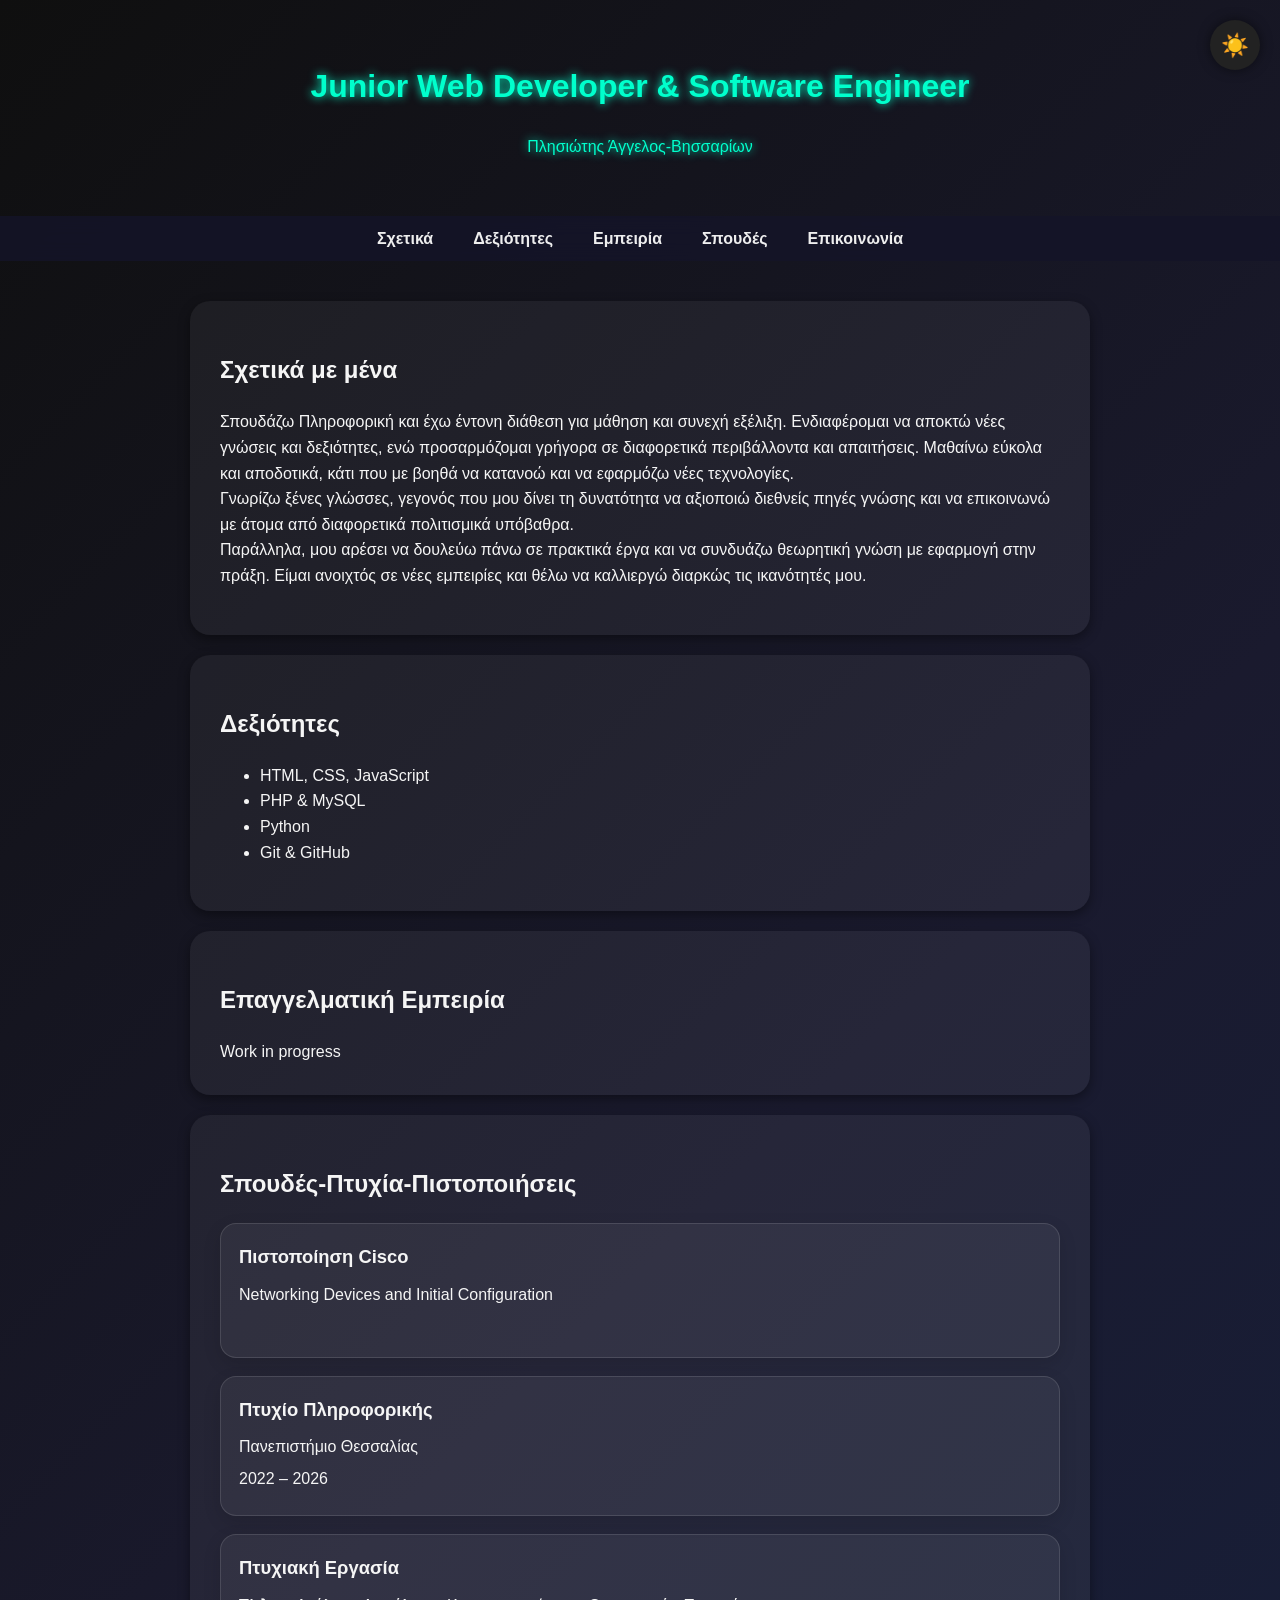
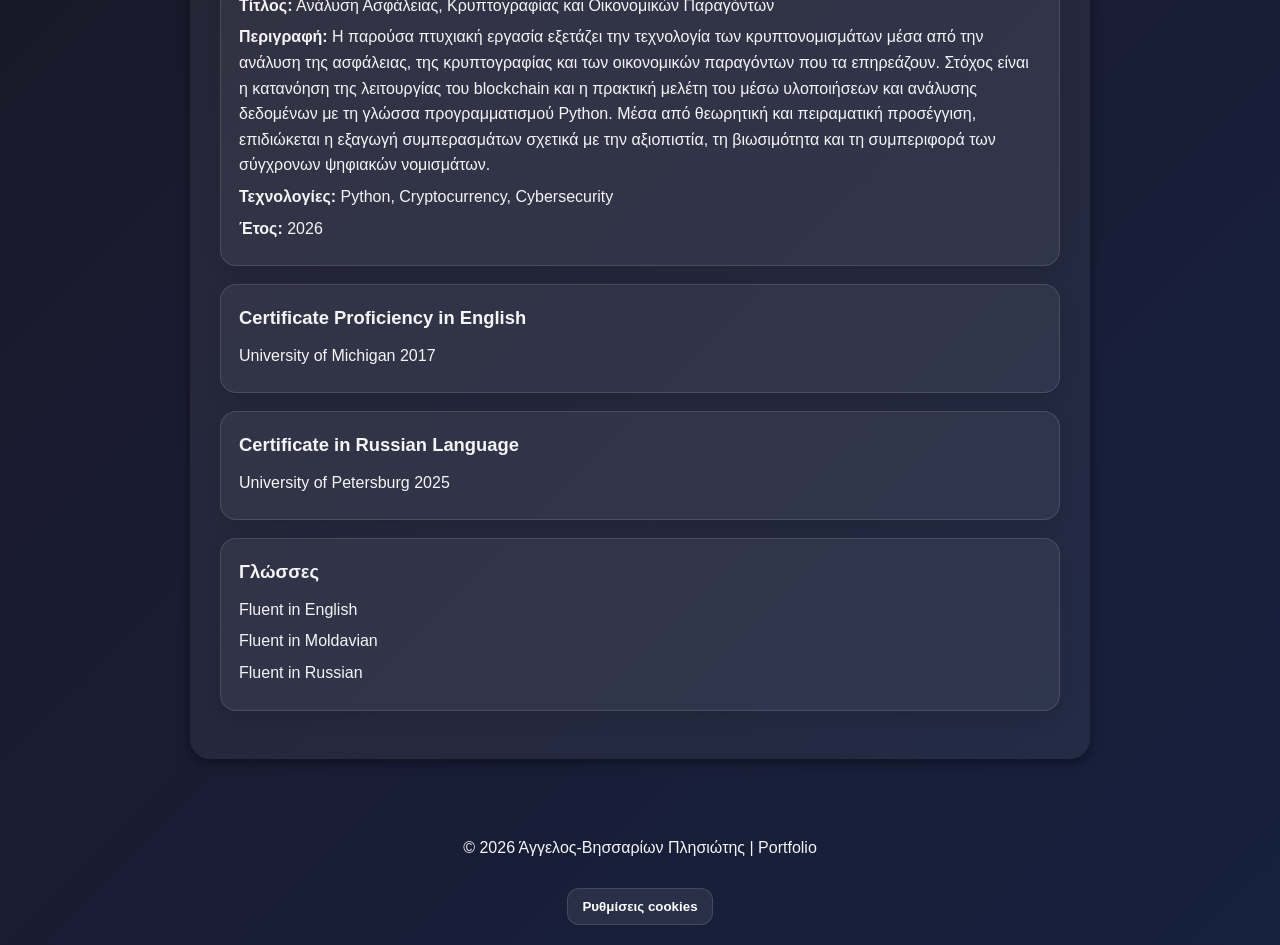
==== index.html @ 8b992df8 "first commit" ====
<!DOCTYPE html>
<html lang="el">
<head>
  <meta charset="UTF-8">
  <meta name="viewport" content="width=device-width, initial-scale=1.0">
  <title>Άγγελος Πλησιώτης | Software Developer Portfolio</title>
  <link rel="stylesheet" href="style.css?v=1.0">

</head>
<!-- Cookie Consent Popup -->
<body class="dark-mode">

  <!-- Cookie Consent Popup -->
  <div id="cookie-overlay" class="cookie-overlay hidden" aria-hidden="true"></div>

  <div
    id="cookie-popup"
    class="cookie-popup hidden"
    role="dialog"
    aria-modal="true"
    aria-labelledby="cookie-title"
    aria-describedby="cookie-description"
    aria-hidden="true"
  >
    <div class="cookie-card">
      <h3 id="cookie-title">Ρυθμίσεις Cookies</h3>
      <p id="cookie-description">
        Χρησιμοποιώ απαραίτητα cookies για τη σωστή λειτουργία της ιστοσελίδας και,
        μόνο με τη συγκατάθεσή σου, προαιρετικά cookies στατιστικών για βελτίωση της εμπειρίας.
      </p>

      <label class="cookie-row">
        <span>Απαραίτητα cookies</span>
        <span class="cookie-badge">Πάντα ενεργά</span>
      </label>

      <label class="cookie-row" for="cookie-analytics">
        <span>Cookies στατιστικών</span>
        <input id="cookie-analytics" type="checkbox">
      </label>

      <div class="cookie-actions">
        <button id="cookie-reject" type="button" class="cookie-btn ghost">Απόρριψη</button>
        <button id="cookie-save" type="button" class="cookie-btn ghost">Αποθήκευση επιλογών</button>
        <button id="cookie-accept" type="button" class="cookie-btn primary">Αποδοχή όλων</button>
      </div>

      <button id="cookie-close" type="button" class="cookie-close" aria-label="Κλείσιμο">✕</button>
    </div>
  </div>

<body class="dark-mode">
  <header>
    <h1>Junior Web Developer & Software Engineer</h1>
    <p>Πλησιώτης Άγγελος-Βησσαρίων</p>
    <!-- Κουμπί Dark/Light Mode -->
    <button id="theme-toggle">☀️</button>
  </header>

  <nav>
    <ul>
      <li><a href="#about">Σχετικά</a></li>
      <li><a href="#skills">Δεξιότητες</a></li>
      <li><a href="#experience">Εμπειρία</a></li>
      <li><a href="#education">Σπουδές</a></li>
      <li><a href="#contact">Επικοινωνία</a></li>
    </ul>
  </nav>

  <main>
    <section id="about">
      <h2>Σχετικά με μένα</h2>
      <p>Σπουδάζω Πληροφορική και έχω έντονη διάθεση για μάθηση και συνεχή εξέλιξη. Ενδιαφέρομαι να αποκτώ νέες γνώσεις και δεξιότητες, ενώ προσαρμόζομαι γρήγορα σε διαφορετικά περιβάλλοντα και απαιτήσεις. 
      Μαθαίνω εύκολα και αποδοτικά, κάτι που με βοηθά να κατανοώ και να εφαρμόζω νέες τεχνολογίες.<br>
      Γνωρίζω ξένες γλώσσες, γεγονός που μου δίνει τη δυνατότητα να αξιοποιώ διεθνείς πηγές γνώσης και να επικοινωνώ με άτομα από διαφορετικά πολιτισμικά υπόβαθρα.
      <br>Παράλληλα, μου αρέσει να δουλεύω πάνω σε πρακτικά έργα και να συνδυάζω θεωρητική γνώση με εφαρμογή στην πράξη. Είμαι ανοιχτός σε νέες εμπειρίες και θέλω να καλλιεργώ διαρκώς τις ικανότητές μου.</p>
    </section>

    <section id="skills">
      <h2>Δεξιότητες</h2>
      <ul>
        <li>HTML, CSS, JavaScript</li>
        <li>PHP & MySQL</li>
        <li>Python</li>
        <li>Git & GitHub</li>
      </ul>
    </section>

    <section id="experience">
      <h2>Επαγγελματική Εμπειρία</h2>
      <article>Work in progress</article>
      <article></article>
    </section>

  <section id="education">
  <h2>Σπουδές-Πτυχία-Πιστοποιήσεις</h2>
  <ul class="education-list">
    <li class="edu-card">
      <h3>Πιστοποίηση Cisco</h3>
      <p>Networking Devices and Initial Configuration</p>
      <a href="https://www.credly.com/badges/2d582170-7736-482b-95cf-7c435c7f89fd/public_url" target="_blank" rel="noopener noreferrer" class="badge-link">
        <div data-iframe-width="150" data-iframe-height="270" data-share-badge-id="2d582170-7736-482b-95cf-7c435c7f89fd" data-share-badge-host="https://www.credly.com"></div>
      </a>
    </li>

    <li class="edu-card">
      <h3>Πτυχίο Πληροφορικής</h3>
      <p>Πανεπιστήμιο Θεσσαλίας</p>
      <p>2022 – 2026</p>
    </li>

    <li class="edu-card">
      <h3>Πτυχιακή Εργασία</h3>
      <p><strong>Τίτλος:</strong> Ανάλυση Ασφάλειας, Κρυπτογραφίας και Οικονομικών Παραγόντων</p>
      <p><strong>Περιγραφή:</strong> Η παρούσα πτυχιακή εργασία εξετάζει την τεχνολογία των κρυπτονομισμάτων μέσα από την ανάλυση της ασφάλειας, της κρυπτογραφίας και των οικονομικών παραγόντων που τα επηρεάζουν.
Στόχος είναι η κατανόηση της λειτουργίας του blockchain και η πρακτική μελέτη του μέσω υλοποιήσεων και ανάλυσης δεδομένων με τη γλώσσα προγραμματισμού Python.
Μέσα από θεωρητική και πειραματική προσέγγιση, επιδιώκεται η εξαγωγή συμπερασμάτων σχετικά με την αξιοπιστία, τη βιωσιμότητα και τη συμπεριφορά των σύγχρονων ψηφιακών νομισμάτων.</p>
      <p><strong>Τεχνολογίες:</strong> Python, Cryptocurrency, Cybersecurity</p>
      <p><strong>Έτος:</strong> 2026</p>
    </li>

    <li class="edu-card">
      <h3>Certificate Proficiency in English</h3>
      <p>University of Michigan 2017</p>
    </li>

    <li class="edu-card">
      <h3>Certificate in Russian Language</h3>
      <p>University of Petersburg 2025</p>
    </li>

    <li class="edu-card">
      <h3>Γλώσσες</h3>
      <p>Fluent in English</p>
      <p>Fluent in Moldavian</p>
      <p>Fluent in Russian</p>
    </li>
  </ul>
</section>

    <!-- Script για τα badges -->
    <script type="text/javascript" async src="//cdn.credly.com/assets/utilities/embed.js"></script>
  </main>




<footer>
  <p>&copy; 2026 Άγγελος-Βησσαρίων Πλησιώτης | Portfolio</p>
  <button id="cookie-manage" type="button" class="footer-cookie-btn">
    Ρυθμίσεις cookies
  </button>
</footer>

  <!-- Dark/Light Mode Toggle Script -->
  <script src="script.js"></script>
</body>
</html>
---- style.css ----
/* ----- Βασικό Στυλ ----- */
body {
  margin: 0;
  font-family: 'Segoe UI', sans-serif;
  line-height: 1.6;
  transition: background 0.5s, color 0.5s;
}

/* ----- Light Mode ----- */
body.light-mode {
  background-color: #f5f5f5;       /* καθαρό ανοιχτό χρώμα */
  color: #111;                     /* σκούρο, καθαρό μαύρο */
  transition: all 0.5s ease;
}

body.light-mode header {
  background: linear-gradient(135deg, #4CAF50, #2E8B57); /* gradient για μοντέρνο look */
  color: #fff;
  text-shadow: 0 0 5px rgba(255,255,255,0.5);            /* subtle glow */
}

body.light-mode nav {
  background: #fff;
  box-shadow: 0 2px 10px rgba(0,0,0,0.1);                /* ελαφριά σκίαση */
}

body.light-mode nav a {
  color: #111;                                           /* μαύρο για contrast */
}

body.light-mode nav a::after {
  background-color: #1E90FF;                             /* φωτεινό μπλε underline */
  box-shadow: 0 0 5px #1E90FF;                           /* subtle neon glow */
}

/* Sections */
body.light-mode section {
  background: #fff;
  border-radius: 12px;
  padding: 40px;
  margin: 40px 0;
  box-shadow: 0 0 15px rgba(0,0,0,0.1), 
              0 0 25px rgba(30,144,255,0.15);           /* subtle neon blue glow */
}

/* Footer */
body.light-mode footer {
  background: #f2f2f2;
  color: #111;
  box-shadow: 0 -2px 10px rgba(0,0,0,0.05);
}

/* ----- Dark Mode ----- */
body.dark-mode {
  background: linear-gradient(135deg, #0f0f0f, #1a1a2e, #16213e);
  color: #f5f5f5;
}

body.dark-mode header {
  background: transparent;
  color: #00ffcc;
  text-shadow: 0 0 10px #00ffcc;
}

body.dark-mode nav {
  background: rgba(20,20,40,0.85);
  backdrop-filter: blur(10px);
}

body.dark-mode nav a {
  color: #eee;
}

body.dark-mode nav a:hover {
  color: #00ffcc;
  text-shadow: 0 0 10px #00ffcc;
}

body.dark-mode section {
  background: rgba(255,255,255,0.05);
}

body.dark-mode section {
    background: rgba(255, 255, 255, 0.05); /* ημιδιαφανές σκούρο φόντο */
    border-radius: 20px;                   /* στρογγυλεμένες γωνίες */
    padding: 30px;                         /* εσωτερικό περιθώριο */
    margin: 20px 0;                         /* απόσταση μεταξύ sections */
    box-shadow: 0 4px 12px rgba(0,0,0,0.4); /* ελαφριά σκιά */
    transition: all 0.3s ease;
}

/* Προαιρετικό hover effect για πιο “ζωντανό” αποτέλεσμα */
body.dark-mode section:hover {
    transform: translateY(-3px);
    box-shadow: 0 8px 20px rgba(0,0,0,0.6);
}



/* ----- Header ----- */
header {
  text-align: center;
  padding: 40px 20px;
  position: relative;
}

#theme-toggle {
  position: fixed;
  top: 20px;
  right: 20px;
  width: 50px;
  height: 50px;
  border: none;
  border-radius: 50%;
  cursor: pointer;
  font-size: 1.4em;
  display: flex;
  align-items: center;
  justify-content: center;
  background: #222;       /* dark default */
  color: #fff;
  z-index: 2000;
  box-shadow: 0 0 12px rgba(0, 0, 0, 0.5);
  transition: all 0.3s ease;
}

#theme-toggle:hover {
  transform: scale(1.1);
  box-shadow: 0 0 18px rgba(0, 0, 0, 0.7);
}

/* ----- Navbar ----- */
nav {
  position: sticky;
  top: 0;
  z-index: 1000;
  padding: 10px 0;
}

nav ul {
  display: flex;
  justify-content: center;
  list-style: none;
  margin: 0;
  padding: 0;
}

nav li {
  margin: 0 20px;
}

nav a {
  text-decoration: none;
  font-weight: bold;
  color: inherit;           /* παίρνει το χρώμα του theme */
  position: relative;
  transition: color 0.3s ease;
}

/* Animated underline */
nav a::after {
  content: '';
  position: absolute;
  width: 0%;
  height: 2px;
  bottom: -3px;
  left: 0;
  background-color: currentColor; /* ίδια απόχρωση με το link */
  transition: width 0.3s ease;
}

nav a:hover::after,
nav a.active::after {
  width: 100%;  /* υπογράμμιση πλήρης στο hover ή active */
}

/* ----- Sections ----- */
main {
  max-width: 900px;
  margin: auto;
  padding: 20px;
}

/* ----- Footer ----- */
footer {
  text-align: center;
  padding: 20px;
}

/* Toast */
#toast {
  position: fixed;
  left: 50%;
  bottom: 22px;
  transform: translateX(-50%);
  padding: 12px 16px;
  border-radius: 12px;
  font-weight: 600;
  opacity: 0;
  pointer-events: none;
  transition: opacity .25s ease, transform .25s ease;
  z-index: 4000;
  box-shadow: 0 10px 30px rgba(0,0,0,.25);
}
#toast.show { opacity: 1; transform: translateX(-50%) translateY(-6px); }
#toast[data-ok="1"] { background: rgba(0, 255, 204, 0.15); border: 1px solid rgba(0,255,204,.45); }
#toast[data-ok="0"] { background: rgba(255, 80, 80, 0.15); border: 1px solid rgba(255,80,80,.45); }

body.cookie-modal-open {
  overflow: hidden;
}

.footer-cookie-btn {
  margin-top: 12px;
  padding: 10px 14px;
  border-radius: 12px;
  border: 0;
  cursor: pointer;
  font-weight: 700;
  transition: transform .2s ease, opacity .2s ease, box-shadow .2s ease;
}

.footer-cookie-btn:hover {
  transform: translateY(-1px);
}

body.dark-mode .footer-cookie-btn {
  background: rgba(255,255,255,0.08);
  color: #fff;
  border: 1px solid rgba(255,255,255,0.12);
}

body.light-mode .footer-cookie-btn {
  background: rgba(0,0,0,0.05);
  color: #111;
  border: 1px solid rgba(0,0,0,0.1);
}
/* ===== Cookie Popup ===== */
.cookie-overlay {
  position: fixed;
  inset: 0;
  z-index: 5000;
  background: rgba(0,0,0,0.45);
  backdrop-filter: blur(6px);
}

.cookie-popup {
  position: fixed;
  left: 50%;
  bottom: 18px;
  transform: translateX(-50%);
  z-index: 5100;
  width: min(720px, calc(100% - 24px));
}

.cookie-card {
  position: relative;
  border-radius: 18px;
  padding: 16px 16px 14px;
  box-shadow: 0 20px 60px rgba(0,0,0,0.35);
  animation: cookieIn .35s ease;
}

/* Theme-aware */
body.dark-mode .cookie-card {
  background: rgba(20,20,40,0.92);
  border: 1px solid rgba(255,255,255,0.12);
  color: #f5f5f5;
}
body.light-mode .cookie-card {
  background: rgba(255,255,255,0.95);
  border: 1px solid rgba(0,0,0,0.08);
  color: #111;
}

.cookie-card h3 {
  margin: 0 0 8px;
  font-size: 1.1rem;
}
.cookie-card p {
  margin: 0 0 12px;
  opacity: 0.9;
  line-height: 1.5;
}

.cookie-row {
  display: flex;
  align-items: center;
  justify-content: space-between;
  padding: 10px 12px;
  border-radius: 12px;
  margin: 8px 0;
}

body.dark-mode .cookie-row {
  background: rgba(255,255,255,0.06);
}
body.light-mode .cookie-row {
  background: rgba(0,0,0,0.04);
}

.cookie-badge {
  font-size: 0.85rem;
  opacity: 0.85;
}

.cookie-actions {
  display: flex;
  gap: 10px;
  justify-content: flex-end;
  margin-top: 12px;
  flex-wrap: wrap;
}

.cookie-btn {
  border: 0;
  padding: 10px 14px;
  border-radius: 12px;
  cursor: pointer;
  font-weight: 700;
  transition: transform .2s ease, box-shadow .2s ease, opacity .2s ease;
}

.cookie-btn:hover { transform: translateY(-1px); }
.cookie-btn:active { transform: translateY(0px); opacity: 0.9; }

.cookie-btn.primary {
  background: #1E90FF;
  color: #fff;
  box-shadow: 0 10px 30px rgba(30,144,255,0.25);
}

.cookie-btn.ghost {
  background: transparent;
  border: 1px solid rgba(255,255,255,0.18);
}
body.light-mode .cookie-btn.ghost {
  border-color: rgba(0,0,0,0.12);
}

.cookie-close {
  position: absolute;
  top: 10px;
  right: 10px;
  width: 34px;
  height: 34px;
  border-radius: 10px;
  border: 0;
  cursor: pointer;
  background: transparent;
  font-size: 18px;
  opacity: 0.9;
}

body.dark-mode .cookie-close { color: #fff; }
body.light-mode .cookie-close { color: #111; }

.hidden {
  display: none !important;
}

@keyframes cookieIn {
  from { transform: translateY(16px); opacity: 0; }
  to { transform: translateY(0px); opacity: 1; }
}
/* ===== Cookie buttons text color FIX ===== */

/* Dark mode */
body.dark-mode .cookie-btn.ghost {
  color: #ffffff; /* λευκά γράμματα */
  border-color: rgba(255,255,255,0.25);
}

/* Light mode */
body.light-mode .cookie-btn.ghost {
  color: #111111; /* σκούρα γράμματα */
  border-color: rgba(0,0,0,0.2);
}

/* Hover effect (και στα δύο modes) */
.cookie-btn.ghost:hover {
  background: rgba(255,255,255,0.08);
}

body.light-mode .cookie-btn.ghost:hover {
  background: rgba(0,0,0,0.05);
}
body.dark-mode .cookie-btn.ghost:hover {
  box-shadow: 0 0 12px rgba(255,255,255,0.15);
}
/* ===== Education Ul ===== */
#education .education-list {
  list-style: none;
  padding: 0;
  margin: 0;
}

#education .education-list li {
  margin-bottom: 18px;
}

.edu-card {
  padding: 18px;
  border-radius: 16px;
  box-shadow: 0 6px 18px rgba(0,0,0,0.12);
  transition: transform .25s ease, box-shadow .25s ease;
}

.edu-card:hover {
  transform: translateY(-3px);
  box-shadow: 0 12px 26px rgba(0,0,0,0.18);
}

body.dark-mode .edu-card {
  background: rgba(255,255,255,0.06);
  border: 1px solid rgba(255,255,255,0.12);
}

body.light-mode .edu-card {
  background: rgba(0,0,0,0.03);
  border: 1px solid rgba(0,0,0,0.08);
}

.edu-card h3 {
  margin: 0 0 10px;
  font-size: 1.15rem;
}

.edu-card p {
  margin: 6px 0;
  line-height: 1.6;
}

.badge-link {
  display: inline-block;
  margin-top: 10px;
}
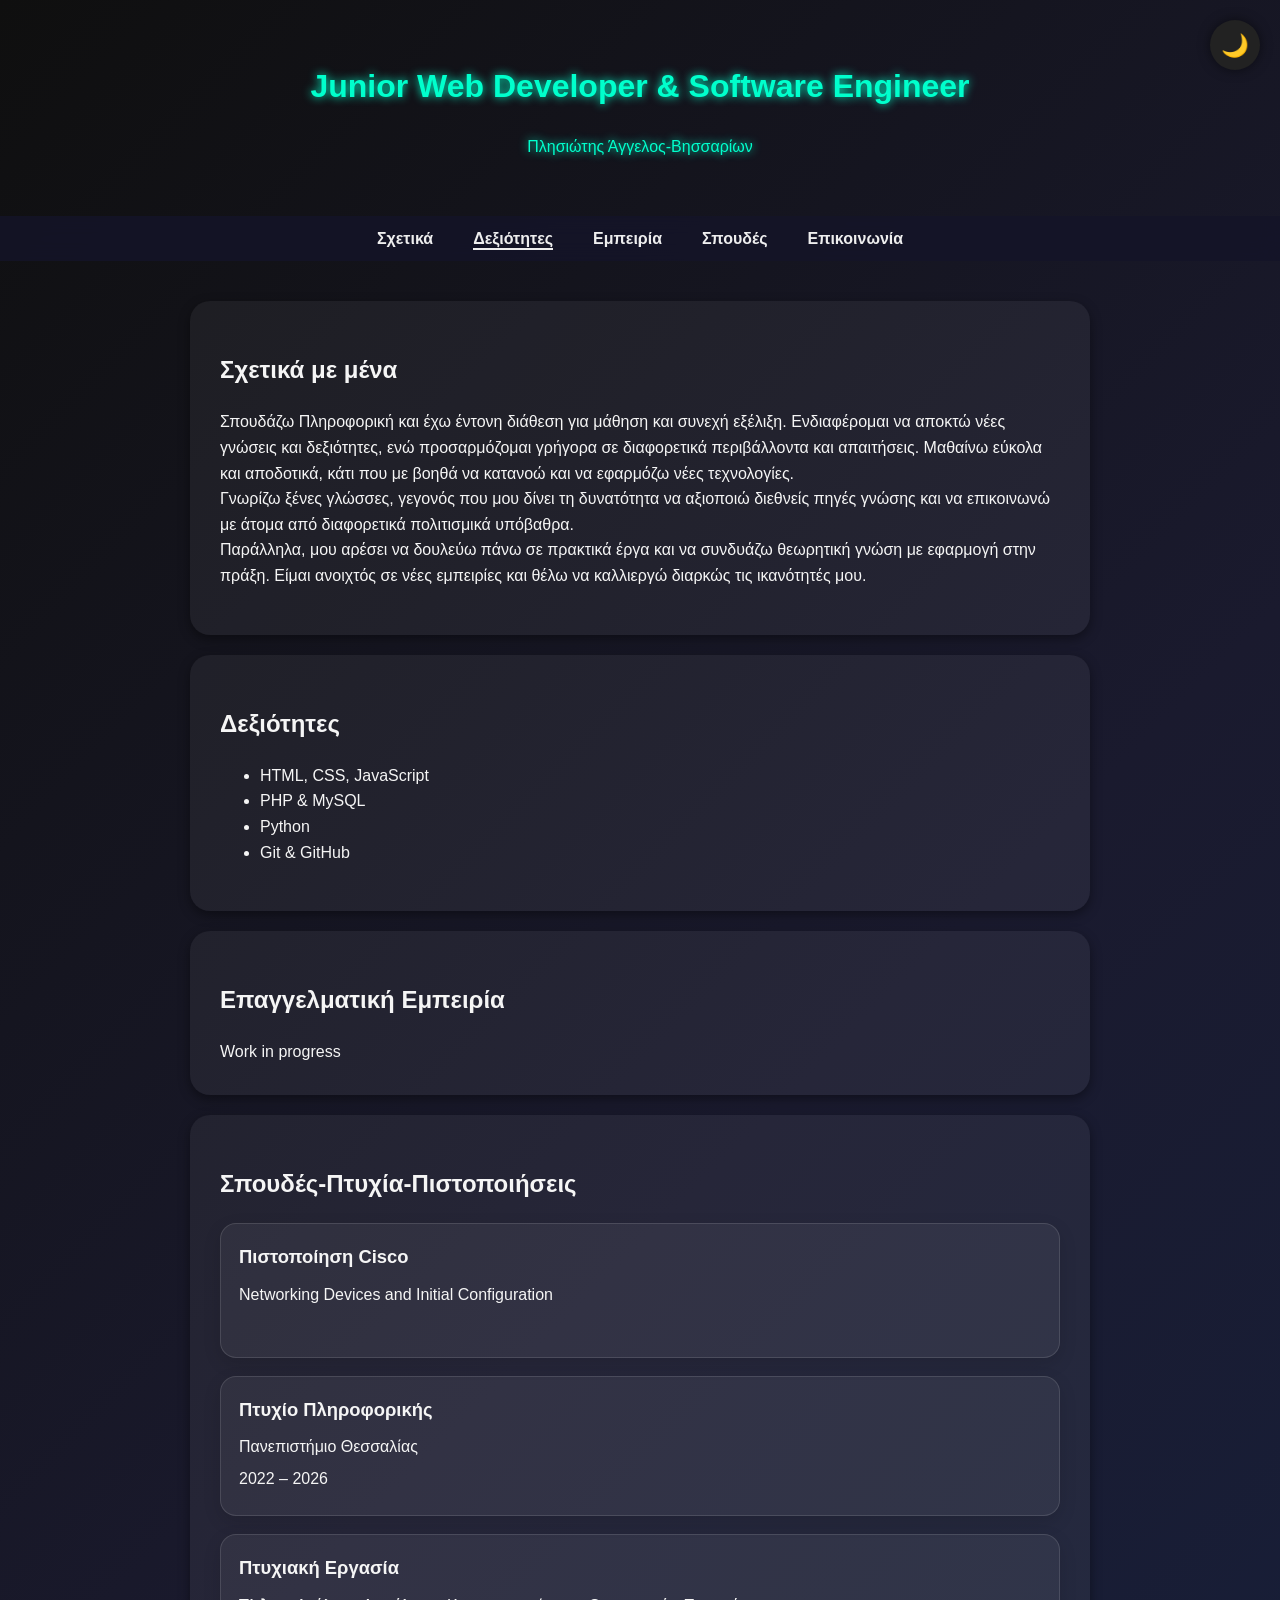
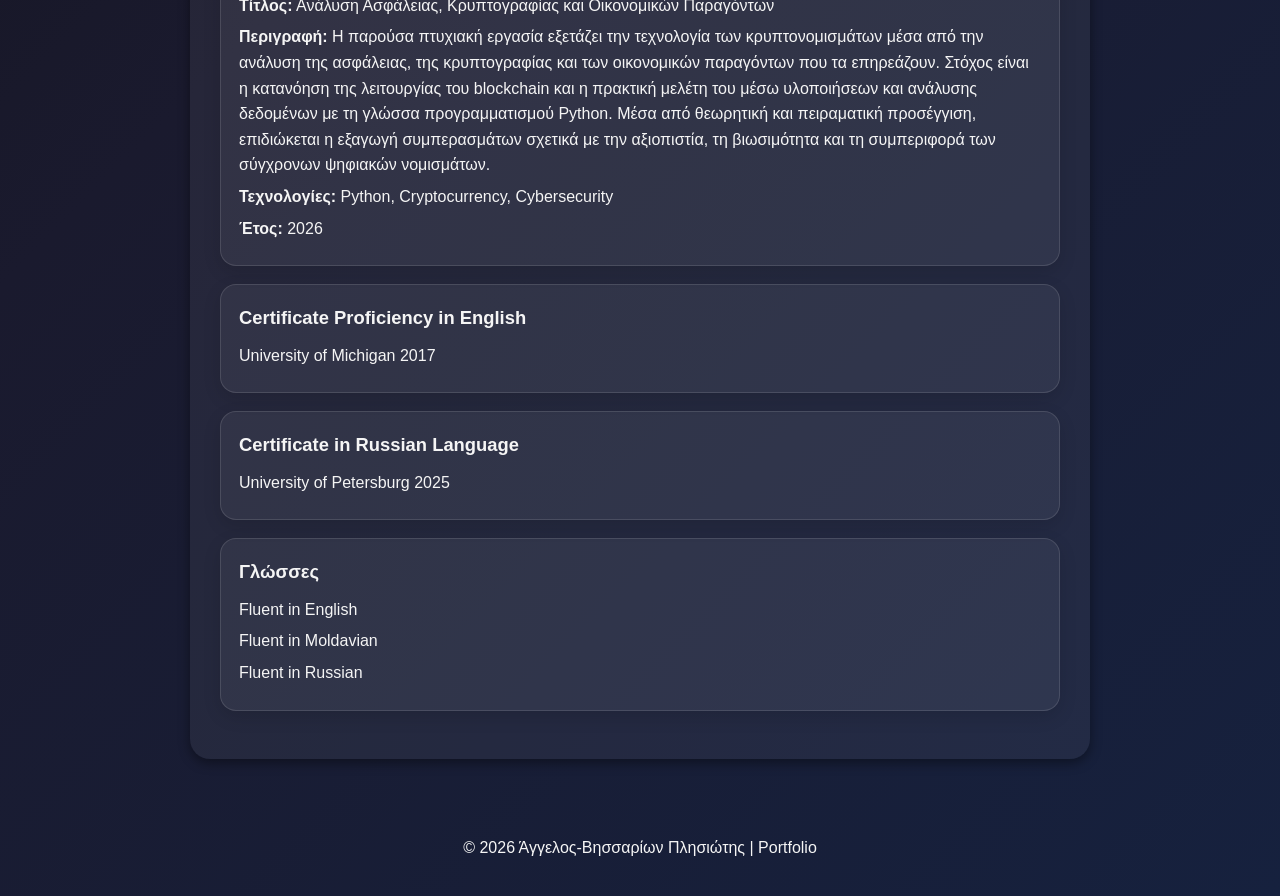
==== commit 2d2b9af5: "Remove cookie consent feature" ====
--- a/index.html
+++ b/index.html
@@ -7,48 +7,6 @@
   <link rel="stylesheet" href="style.css?v=1.0">
 
 </head>
-<!-- Cookie Consent Popup -->
-<body class="dark-mode">
-
-  <!-- Cookie Consent Popup -->
-  <div id="cookie-overlay" class="cookie-overlay hidden" aria-hidden="true"></div>
-
-  <div
-    id="cookie-popup"
-    class="cookie-popup hidden"
-    role="dialog"
-    aria-modal="true"
-    aria-labelledby="cookie-title"
-    aria-describedby="cookie-description"
-    aria-hidden="true"
-  >
-    <div class="cookie-card">
-      <h3 id="cookie-title">Ρυθμίσεις Cookies</h3>
-      <p id="cookie-description">
-        Χρησιμοποιώ απαραίτητα cookies για τη σωστή λειτουργία της ιστοσελίδας και,
-        μόνο με τη συγκατάθεσή σου, προαιρετικά cookies στατιστικών για βελτίωση της εμπειρίας.
-      </p>
-
-      <label class="cookie-row">
-        <span>Απαραίτητα cookies</span>
-        <span class="cookie-badge">Πάντα ενεργά</span>
-      </label>
-
-      <label class="cookie-row" for="cookie-analytics">
-        <span>Cookies στατιστικών</span>
-        <input id="cookie-analytics" type="checkbox">
-      </label>
-
-      <div class="cookie-actions">
-        <button id="cookie-reject" type="button" class="cookie-btn ghost">Απόρριψη</button>
-        <button id="cookie-save" type="button" class="cookie-btn ghost">Αποθήκευση επιλογών</button>
-        <button id="cookie-accept" type="button" class="cookie-btn primary">Αποδοχή όλων</button>
-      </div>
-
-      <button id="cookie-close" type="button" class="cookie-close" aria-label="Κλείσιμο">✕</button>
-    </div>
-  </div>
-
 <body class="dark-mode">
   <header>
     <h1>Junior Web Developer & Software Engineer</h1>
@@ -147,9 +105,6 @@
 
 <footer>
   <p>&copy; 2026 Άγγελος-Βησσαρίων Πλησιώτης | Portfolio</p>
-  <button id="cookie-manage" type="button" class="footer-cookie-btn">
-    Ρυθμίσεις cookies
-  </button>
 </footer>
 
   <!-- Dark/Light Mode Toggle Script -->
--- a/style.css
+++ b/style.css
@@ -187,207 +187,6 @@
   padding: 20px;
 }
 
-/* Toast */
-#toast {
-  position: fixed;
-  left: 50%;
-  bottom: 22px;
-  transform: translateX(-50%);
-  padding: 12px 16px;
-  border-radius: 12px;
-  font-weight: 600;
-  opacity: 0;
-  pointer-events: none;
-  transition: opacity .25s ease, transform .25s ease;
-  z-index: 4000;
-  box-shadow: 0 10px 30px rgba(0,0,0,.25);
-}
-#toast.show { opacity: 1; transform: translateX(-50%) translateY(-6px); }
-#toast[data-ok="1"] { background: rgba(0, 255, 204, 0.15); border: 1px solid rgba(0,255,204,.45); }
-#toast[data-ok="0"] { background: rgba(255, 80, 80, 0.15); border: 1px solid rgba(255,80,80,.45); }
-
-body.cookie-modal-open {
-  overflow: hidden;
-}
-
-.footer-cookie-btn {
-  margin-top: 12px;
-  padding: 10px 14px;
-  border-radius: 12px;
-  border: 0;
-  cursor: pointer;
-  font-weight: 700;
-  transition: transform .2s ease, opacity .2s ease, box-shadow .2s ease;
-}
-
-.footer-cookie-btn:hover {
-  transform: translateY(-1px);
-}
-
-body.dark-mode .footer-cookie-btn {
-  background: rgba(255,255,255,0.08);
-  color: #fff;
-  border: 1px solid rgba(255,255,255,0.12);
-}
-
-body.light-mode .footer-cookie-btn {
-  background: rgba(0,0,0,0.05);
-  color: #111;
-  border: 1px solid rgba(0,0,0,0.1);
-}
-/* ===== Cookie Popup ===== */
-.cookie-overlay {
-  position: fixed;
-  inset: 0;
-  z-index: 5000;
-  background: rgba(0,0,0,0.45);
-  backdrop-filter: blur(6px);
-}
-
-.cookie-popup {
-  position: fixed;
-  left: 50%;
-  bottom: 18px;
-  transform: translateX(-50%);
-  z-index: 5100;
-  width: min(720px, calc(100% - 24px));
-}
-
-.cookie-card {
-  position: relative;
-  border-radius: 18px;
-  padding: 16px 16px 14px;
-  box-shadow: 0 20px 60px rgba(0,0,0,0.35);
-  animation: cookieIn .35s ease;
-}
-
-/* Theme-aware */
-body.dark-mode .cookie-card {
-  background: rgba(20,20,40,0.92);
-  border: 1px solid rgba(255,255,255,0.12);
-  color: #f5f5f5;
-}
-body.light-mode .cookie-card {
-  background: rgba(255,255,255,0.95);
-  border: 1px solid rgba(0,0,0,0.08);
-  color: #111;
-}
-
-.cookie-card h3 {
-  margin: 0 0 8px;
-  font-size: 1.1rem;
-}
-.cookie-card p {
-  margin: 0 0 12px;
-  opacity: 0.9;
-  line-height: 1.5;
-}
-
-.cookie-row {
-  display: flex;
-  align-items: center;
-  justify-content: space-between;
-  padding: 10px 12px;
-  border-radius: 12px;
-  margin: 8px 0;
-}
-
-body.dark-mode .cookie-row {
-  background: rgba(255,255,255,0.06);
-}
-body.light-mode .cookie-row {
-  background: rgba(0,0,0,0.04);
-}
-
-.cookie-badge {
-  font-size: 0.85rem;
-  opacity: 0.85;
-}
-
-.cookie-actions {
-  display: flex;
-  gap: 10px;
-  justify-content: flex-end;
-  margin-top: 12px;
-  flex-wrap: wrap;
-}
-
-.cookie-btn {
-  border: 0;
-  padding: 10px 14px;
-  border-radius: 12px;
-  cursor: pointer;
-  font-weight: 700;
-  transition: transform .2s ease, box-shadow .2s ease, opacity .2s ease;
-}
-
-.cookie-btn:hover { transform: translateY(-1px); }
-.cookie-btn:active { transform: translateY(0px); opacity: 0.9; }
-
-.cookie-btn.primary {
-  background: #1E90FF;
-  color: #fff;
-  box-shadow: 0 10px 30px rgba(30,144,255,0.25);
-}
-
-.cookie-btn.ghost {
-  background: transparent;
-  border: 1px solid rgba(255,255,255,0.18);
-}
-body.light-mode .cookie-btn.ghost {
-  border-color: rgba(0,0,0,0.12);
-}
-
-.cookie-close {
-  position: absolute;
-  top: 10px;
-  right: 10px;
-  width: 34px;
-  height: 34px;
-  border-radius: 10px;
-  border: 0;
-  cursor: pointer;
-  background: transparent;
-  font-size: 18px;
-  opacity: 0.9;
-}
-
-body.dark-mode .cookie-close { color: #fff; }
-body.light-mode .cookie-close { color: #111; }
-
-.hidden {
-  display: none !important;
-}
-
-@keyframes cookieIn {
-  from { transform: translateY(16px); opacity: 0; }
-  to { transform: translateY(0px); opacity: 1; }
-}
-/* ===== Cookie buttons text color FIX ===== */
-
-/* Dark mode */
-body.dark-mode .cookie-btn.ghost {
-  color: #ffffff; /* λευκά γράμματα */
-  border-color: rgba(255,255,255,0.25);
-}
-
-/* Light mode */
-body.light-mode .cookie-btn.ghost {
-  color: #111111; /* σκούρα γράμματα */
-  border-color: rgba(0,0,0,0.2);
-}
-
-/* Hover effect (και στα δύο modes) */
-.cookie-btn.ghost:hover {
-  background: rgba(255,255,255,0.08);
-}
-
-body.light-mode .cookie-btn.ghost:hover {
-  background: rgba(0,0,0,0.05);
-}
-body.dark-mode .cookie-btn.ghost:hover {
-  box-shadow: 0 0 12px rgba(255,255,255,0.15);
-}
 /* ===== Education Ul ===== */
 #education .education-list {
   list-style: none;
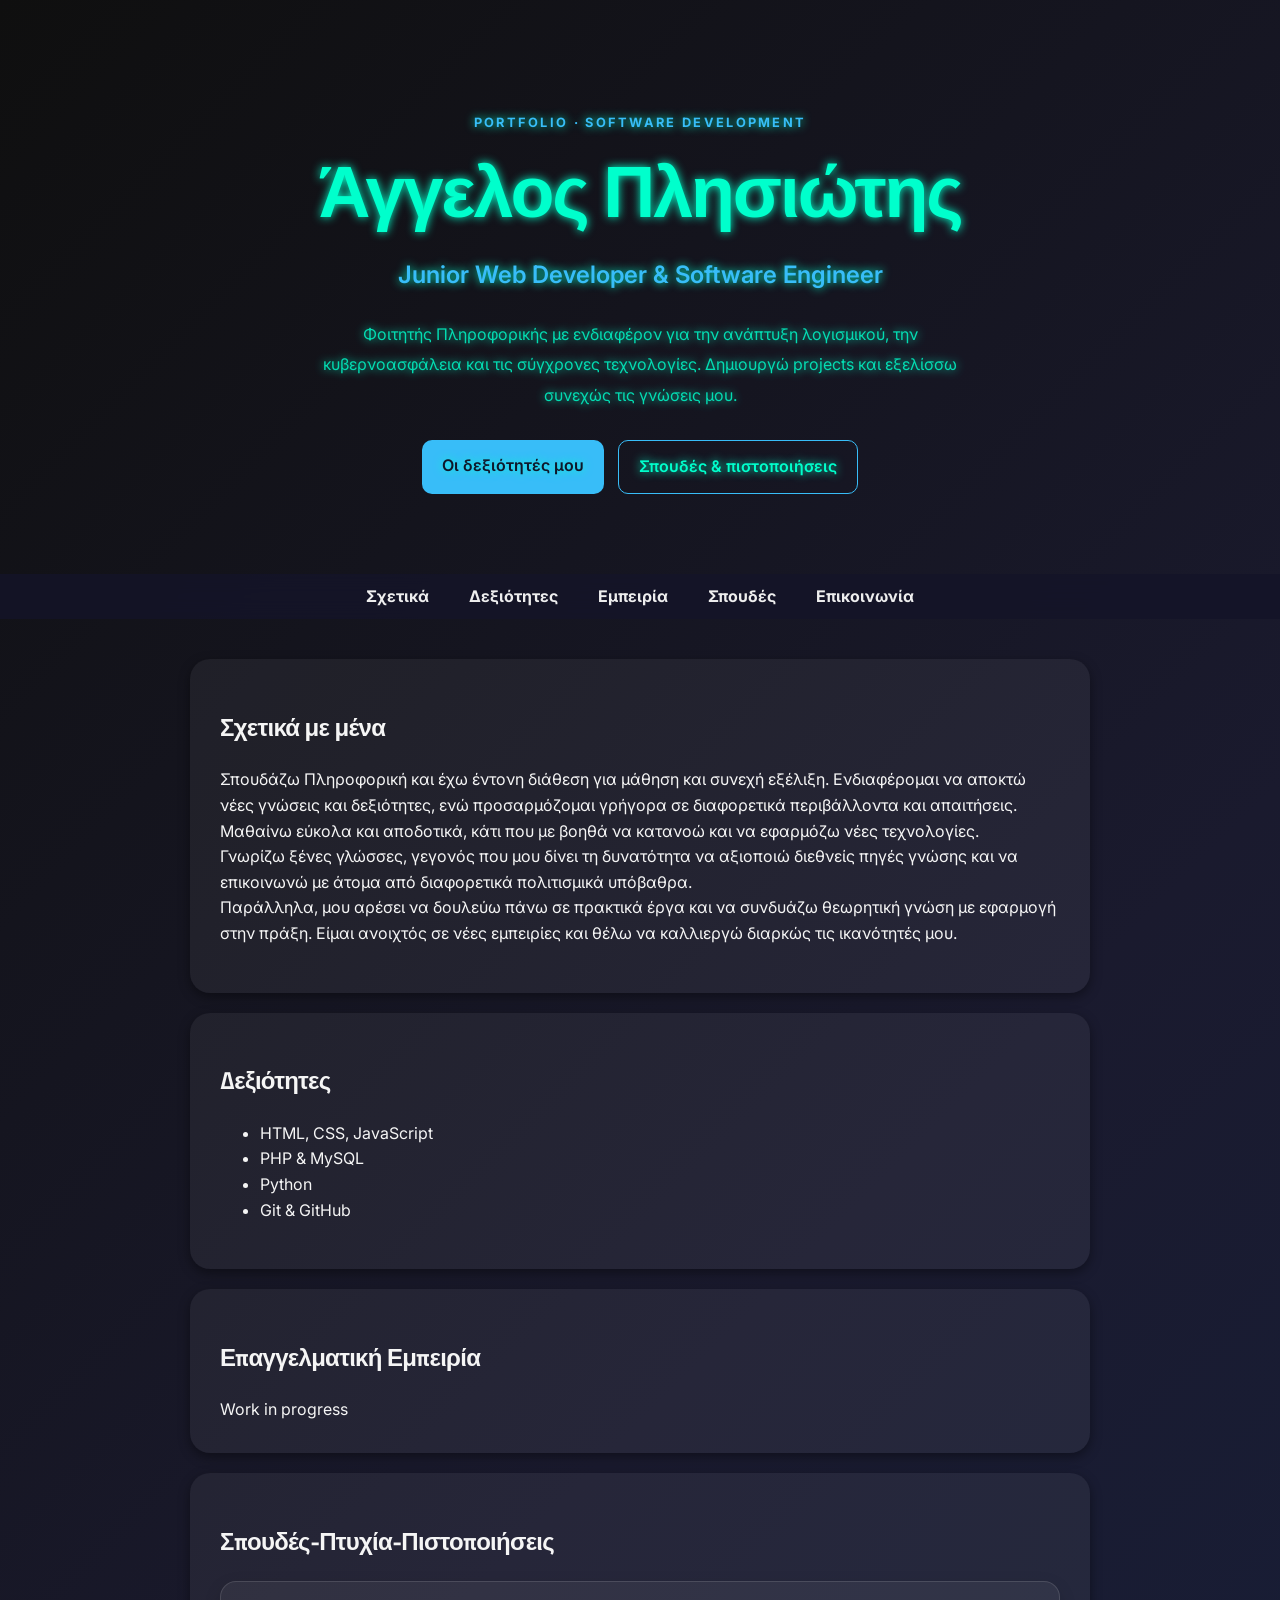
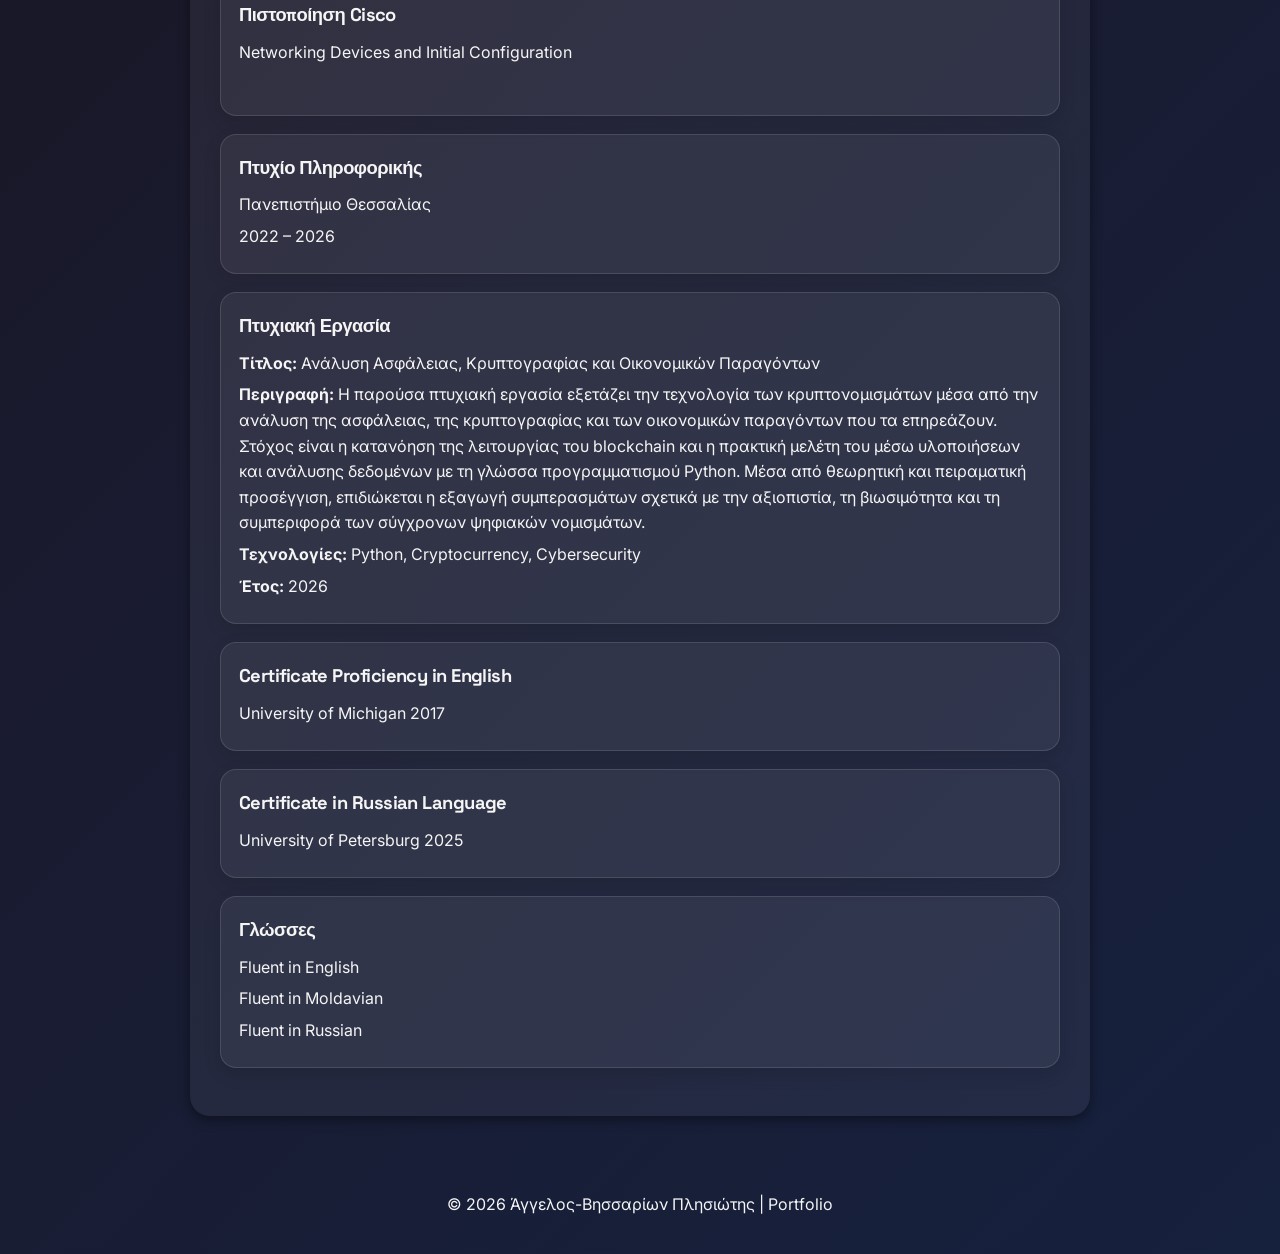
==== commit 5e8faaab: "Update portfolio design" ====
--- a/index.html
+++ b/index.html
@@ -3,17 +3,37 @@
 <head>
   <meta charset="UTF-8">
   <meta name="viewport" content="width=device-width, initial-scale=1.0">
+  <link rel="preconnect" href="https://fonts.googleapis.com">
+  <link rel="preconnect" href="https://fonts.gstatic.com" crossorigin>
+  <link href="https://fonts.googleapis.com/css2?family=Inter:wght@400;500;600;700&family=Space+Grotesk:wght@400;500;600;700&display=swap" rel="stylesheet">
+
   <title>Άγγελος Πλησιώτης | Software Developer Portfolio</title>
   <link rel="stylesheet" href="style.css?v=1.0">
 
 </head>
 <body class="dark-mode">
-  <header>
-    <h1>Junior Web Developer & Software Engineer</h1>
-    <p>Πλησιώτης Άγγελος-Βησσαρίων</p>
-    <!-- Κουμπί Dark/Light Mode -->
-    <button id="theme-toggle">☀️</button>
-  </header>
+  
+<header class="hero">
+  <p class="hero-eyebrow">PORTFOLIO · SOFTWARE DEVELOPMENT</p>
+
+  <h1>Άγγελος Πλησιώτης</h1>
+
+  <p class="hero-role">
+    Junior Web Developer &amp; Software Engineer
+  </p>
+
+  <p class="hero-description">
+    Φοιτητής Πληροφορικής με ενδιαφέρον για την ανάπτυξη λογισμικού,
+    την κυβερνοασφάλεια και τις σύγχρονες τεχνολογίες.
+    Δημιουργώ projects και εξελίσσω συνεχώς τις γνώσεις μου.
+  </p>
+
+  <div class="hero-actions">
+    <a href="#skills" class="hero-btn primary">Οι δεξιότητές μου</a>
+    <a href="#education" class="hero-btn secondary">Σπουδές &amp; πιστοποιήσεις</a>
+  </div>
+</header>
+
 
   <nav>
     <ul>
--- a/style.css
+++ b/style.css
@@ -1,7 +1,7 @@
 /* ----- Βασικό Στυλ ----- */
 body {
   margin: 0;
-  font-family: 'Segoe UI', sans-serif;
+  font-family: 'Inter', sans-serif;
   line-height: 1.6;
   transition: background 0.5s, color 0.5s;
 }
@@ -233,4 +233,77 @@
 .badge-link {
   display: inline-block;
   margin-top: 10px;
-}+}
+
+h1,
+h2,
+h3 {
+  font-family: 'Space Grotesk', sans-serif;
+  letter-spacing: -0.03em;
+}
+
+/* ===== Modern Hero ===== */
+.hero {
+  text-align: center;
+  padding: 100px 20px 80px;
+  max-width: 850px;
+  margin: 0 auto;
+}
+
+.hero-eyebrow {
+  color: #38bdf8;
+  font-size: 0.8rem;
+  font-weight: 700;
+  letter-spacing: 0.18em;
+  margin-bottom: 20px;
+}
+
+.hero h1 {
+  font-size: clamp(2.5rem, 7vw, 4.5rem);
+  margin: 0 0 12px;
+  line-height: 1.1;
+}
+
+.hero-role {
+  font-size: clamp(1.1rem, 3vw, 1.5rem);
+  font-weight: 600;
+  color: #38bdf8;
+}
+
+.hero-description {
+  max-width: 650px;
+  margin: 24px auto 30px;
+  line-height: 1.9;
+  opacity: 0.85;
+}
+
+.hero-actions {
+  display: flex;
+  justify-content: center;
+  gap: 14px;
+  flex-wrap: wrap;
+}
+
+.hero-btn {
+  display: inline-block;
+  padding: 13px 20px;
+  border-radius: 10px;
+  text-decoration: none;
+  font-weight: 600;
+  transition: transform 0.2s ease, box-shadow 0.2s ease;
+}
+
+.hero-btn:hover {
+  transform: translateY(-3px);
+  box-shadow: 0 8px 24px rgba(56, 189, 248, 0.18);
+}
+
+.hero-btn.primary {
+  background: #38bdf8;
+  color: #0f172a;
+}
+
+.hero-btn.secondary {
+  border: 1px solid #38bdf8;
+  color: inherit;
+}
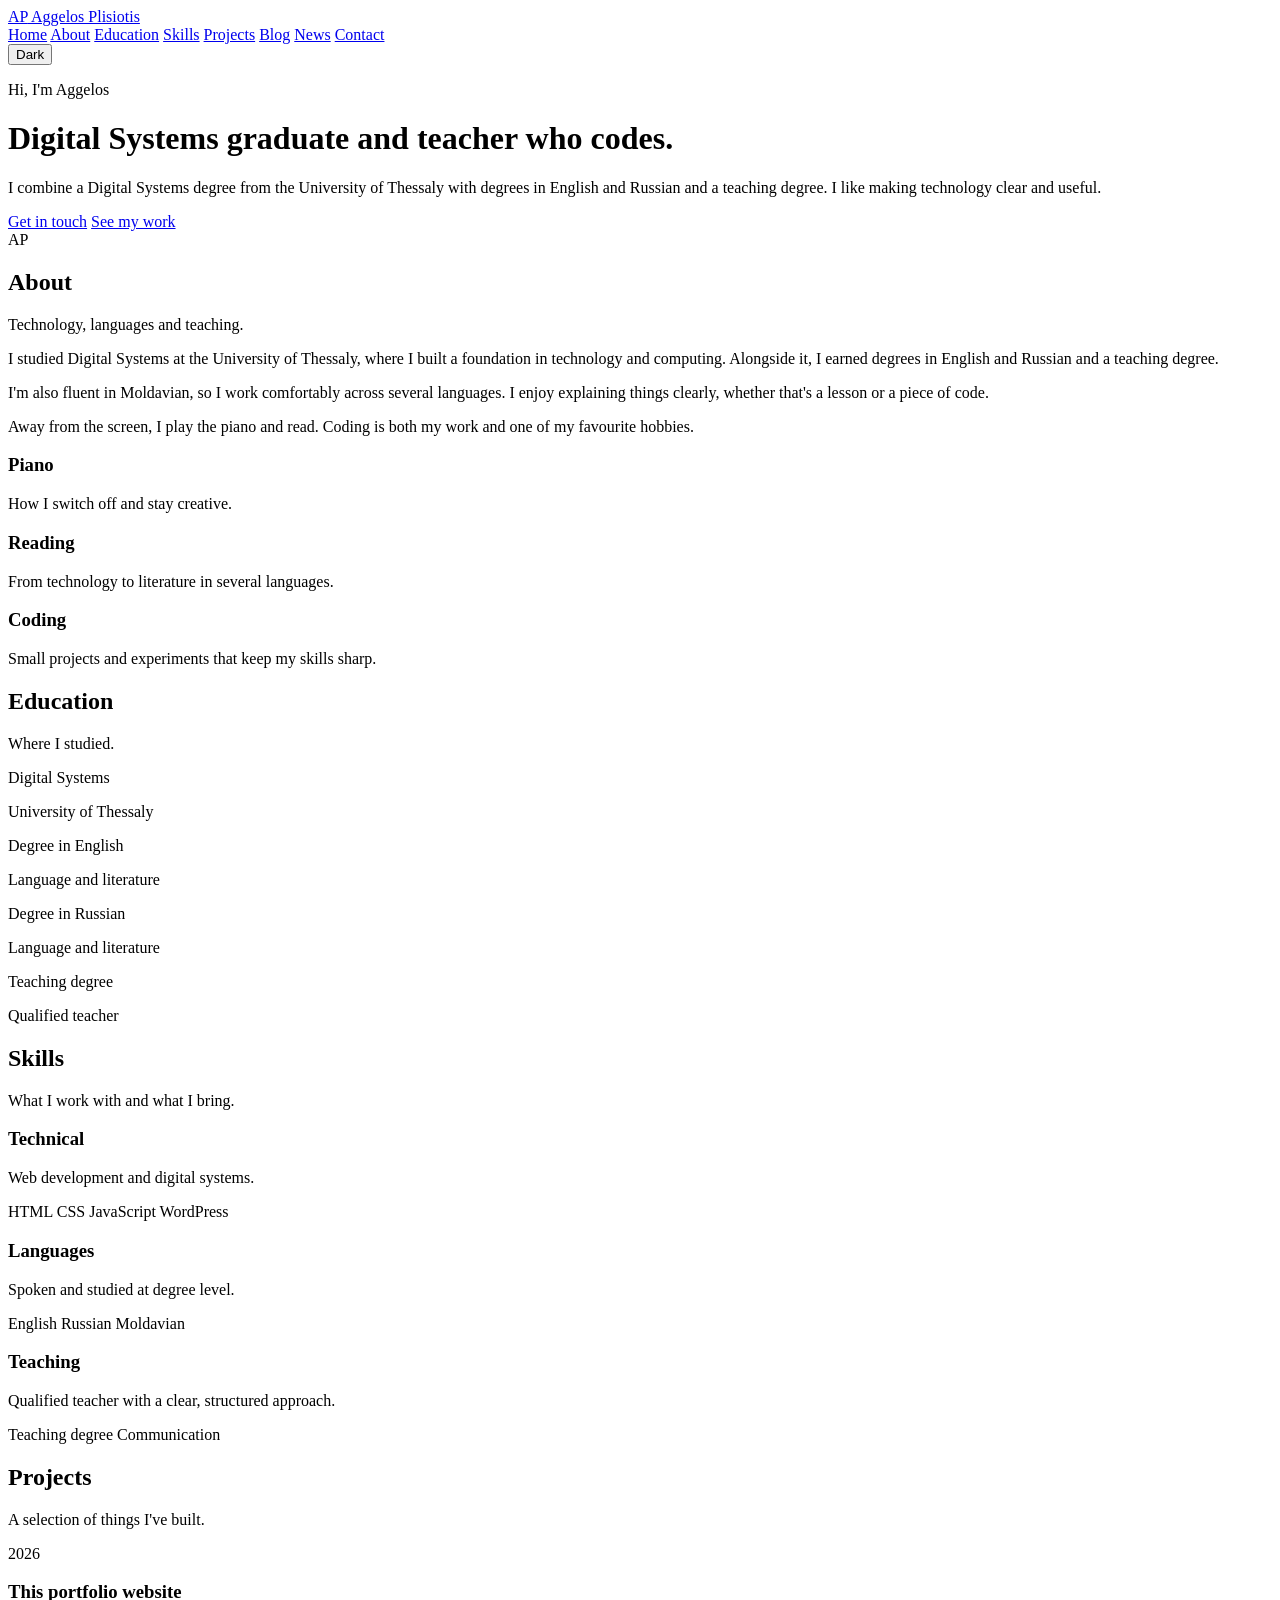
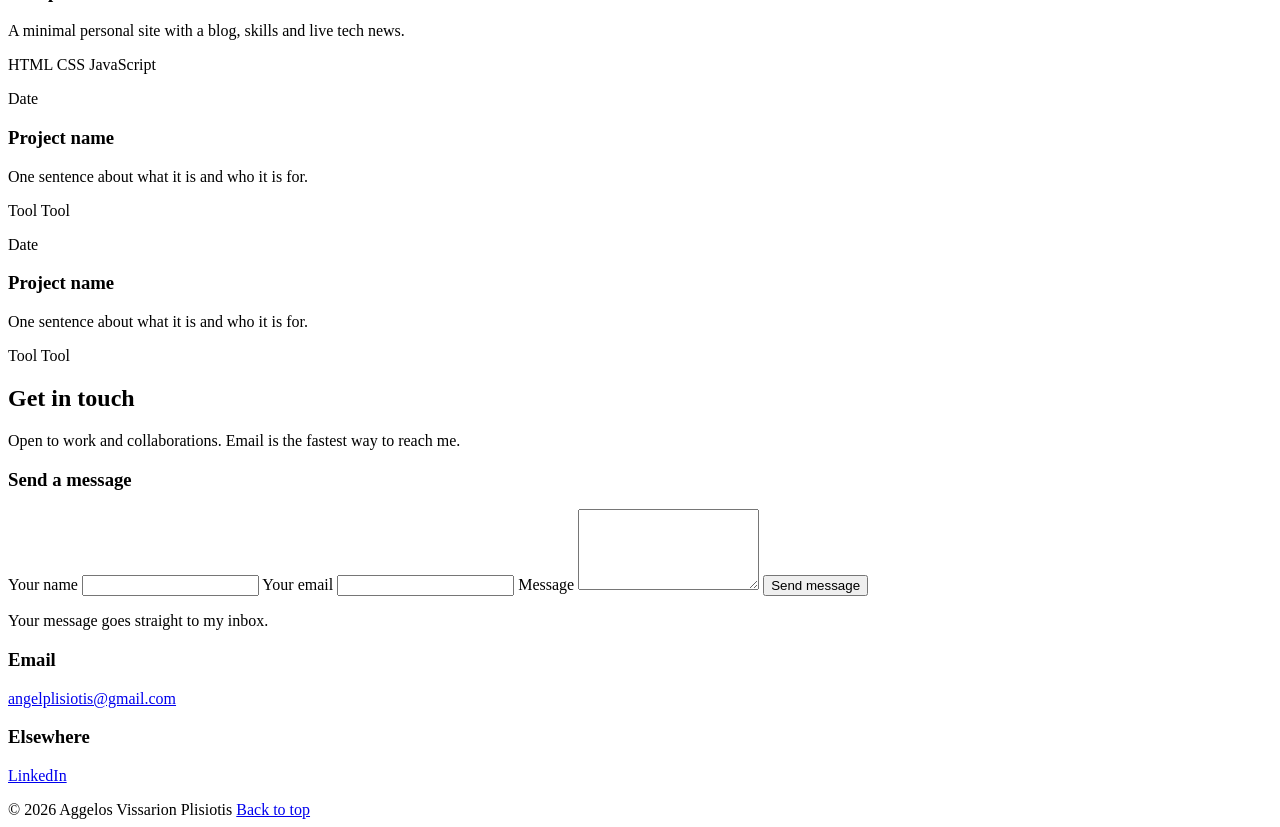
==== commit 86df8e16: "Revise index.html for language and content updates Updated the HTML structure and content to reflect" ====
--- a/index.html
+++ b/index.html
@@ -1,133 +1,214 @@
+
 <!DOCTYPE html>
-<html lang="el">
+<html lang="en">
 <head>
-  <meta charset="UTF-8">
-  <meta name="viewport" content="width=device-width, initial-scale=1.0">
-  <link rel="preconnect" href="https://fonts.googleapis.com">
-  <link rel="preconnect" href="https://fonts.gstatic.com" crossorigin>
-  <link href="https://fonts.googleapis.com/css2?family=Inter:wght@400;500;600;700&family=Space+Grotesk:wght@400;500;600;700&display=swap" rel="stylesheet">
-
-  <title>Άγγελος Πλησιώτης | Software Developer Portfolio</title>
-  <link rel="stylesheet" href="style.css?v=1.0">
-
+    <meta charset="utf-8">
+    <meta name="viewport" content="width=device-width, initial-scale=1">
+    <title>Aggelos Vissarion Plisiotis – Portfolio</title>
+    <meta name="description" content="Portfolio of Aggelos Vissarion Plisiotis.">
+    <link rel="preconnect" href="https://fonts.googleapis.com">
+    <link href="https://fonts.googleapis.com/css2?family=IBM+Plex+Sans:wght@400;500;600;700&display=swap" rel="stylesheet">
+    <link rel="stylesheet" href="styles.css">
 </head>
-<body class="dark-mode">
-  
-<header class="hero">
-  <p class="hero-eyebrow">PORTFOLIO · SOFTWARE DEVELOPMENT</p>
-
-  <h1>Άγγελος Πλησιώτης</h1>
-
-  <p class="hero-role">
-    Junior Web Developer &amp; Software Engineer
-  </p>
-
-  <p class="hero-description">
-    Φοιτητής Πληροφορικής με ενδιαφέρον για την ανάπτυξη λογισμικού,
-    την κυβερνοασφάλεια και τις σύγχρονες τεχνολογίες.
-    Δημιουργώ projects και εξελίσσω συνεχώς τις γνώσεις μου.
-  </p>
-
-  <div class="hero-actions">
-    <a href="#skills" class="hero-btn primary">Οι δεξιότητές μου</a>
-    <a href="#education" class="hero-btn secondary">Σπουδές &amp; πιστοποιήσεις</a>
-  </div>
-</header>
-
-
-  <nav>
-    <ul>
-      <li><a href="#about">Σχετικά</a></li>
-      <li><a href="#skills">Δεξιότητες</a></li>
-      <li><a href="#experience">Εμπειρία</a></li>
-      <li><a href="#education">Σπουδές</a></li>
-      <li><a href="#contact">Επικοινωνία</a></li>
-    </ul>
-  </nav>
-
-  <main>
-    <section id="about">
-      <h2>Σχετικά με μένα</h2>
-      <p>Σπουδάζω Πληροφορική και έχω έντονη διάθεση για μάθηση και συνεχή εξέλιξη. Ενδιαφέρομαι να αποκτώ νέες γνώσεις και δεξιότητες, ενώ προσαρμόζομαι γρήγορα σε διαφορετικά περιβάλλοντα και απαιτήσεις. 
-      Μαθαίνω εύκολα και αποδοτικά, κάτι που με βοηθά να κατανοώ και να εφαρμόζω νέες τεχνολογίες.<br>
-      Γνωρίζω ξένες γλώσσες, γεγονός που μου δίνει τη δυνατότητα να αξιοποιώ διεθνείς πηγές γνώσης και να επικοινωνώ με άτομα από διαφορετικά πολιτισμικά υπόβαθρα.
-      <br>Παράλληλα, μου αρέσει να δουλεύω πάνω σε πρακτικά έργα και να συνδυάζω θεωρητική γνώση με εφαρμογή στην πράξη. Είμαι ανοιχτός σε νέες εμπειρίες και θέλω να καλλιεργώ διαρκώς τις ικανότητές μου.</p>
-    </section>
-
-    <section id="skills">
-      <h2>Δεξιότητες</h2>
-      <ul>
-        <li>HTML, CSS, JavaScript</li>
-        <li>PHP & MySQL</li>
-        <li>Python</li>
-        <li>Git & GitHub</li>
-      </ul>
-    </section>
-
-    <section id="experience">
-      <h2>Επαγγελματική Εμπειρία</h2>
-      <article>Work in progress</article>
-      <article></article>
-    </section>
-
-  <section id="education">
-  <h2>Σπουδές-Πτυχία-Πιστοποιήσεις</h2>
-  <ul class="education-list">
-    <li class="edu-card">
-      <h3>Πιστοποίηση Cisco</h3>
-      <p>Networking Devices and Initial Configuration</p>
-      <a href="https://www.credly.com/badges/2d582170-7736-482b-95cf-7c435c7f89fd/public_url" target="_blank" rel="noopener noreferrer" class="badge-link">
-        <div data-iframe-width="150" data-iframe-height="270" data-share-badge-id="2d582170-7736-482b-95cf-7c435c7f89fd" data-share-badge-host="https://www.credly.com"></div>
-      </a>
-    </li>
-
-    <li class="edu-card">
-      <h3>Πτυχίο Πληροφορικής</h3>
-      <p>Πανεπιστήμιο Θεσσαλίας</p>
-      <p>2022 – 2026</p>
-    </li>
-
-    <li class="edu-card">
-      <h3>Πτυχιακή Εργασία</h3>
-      <p><strong>Τίτλος:</strong> Ανάλυση Ασφάλειας, Κρυπτογραφίας και Οικονομικών Παραγόντων</p>
-      <p><strong>Περιγραφή:</strong> Η παρούσα πτυχιακή εργασία εξετάζει την τεχνολογία των κρυπτονομισμάτων μέσα από την ανάλυση της ασφάλειας, της κρυπτογραφίας και των οικονομικών παραγόντων που τα επηρεάζουν.
-Στόχος είναι η κατανόηση της λειτουργίας του blockchain και η πρακτική μελέτη του μέσω υλοποιήσεων και ανάλυσης δεδομένων με τη γλώσσα προγραμματισμού Python.
-Μέσα από θεωρητική και πειραματική προσέγγιση, επιδιώκεται η εξαγωγή συμπερασμάτων σχετικά με την αξιοπιστία, τη βιωσιμότητα και τη συμπεριφορά των σύγχρονων ψηφιακών νομισμάτων.</p>
-      <p><strong>Τεχνολογίες:</strong> Python, Cryptocurrency, Cybersecurity</p>
-      <p><strong>Έτος:</strong> 2026</p>
-    </li>
-
-    <li class="edu-card">
-      <h3>Certificate Proficiency in English</h3>
-      <p>University of Michigan 2017</p>
-    </li>
-
-    <li class="edu-card">
-      <h3>Certificate in Russian Language</h3>
-      <p>University of Petersburg 2025</p>
-    </li>
-
-    <li class="edu-card">
-      <h3>Γλώσσες</h3>
-      <p>Fluent in English</p>
-      <p>Fluent in Moldavian</p>
-      <p>Fluent in Russian</p>
-    </li>
-  </ul>
-</section>
-
-    <!-- Script για τα badges -->
-    <script type="text/javascript" async src="//cdn.credly.com/assets/utilities/embed.js"></script>
-  </main>
-
-
-
-
-<footer>
-  <p>&copy; 2026 Άγγελος-Βησσαρίων Πλησιώτης | Portfolio</p>
-</footer>
-
-  <!-- Dark/Light Mode Toggle Script -->
-  <script src="script.js"></script>
+
+<body>
+    <header>
+        <div class="wrap">
+            <a class="brand" href="index.html">
+                <span class="mono">AP</span>
+                <span>Aggelos Plisiotis</span>
+            </a>
+
+            <nav aria-label="Main">
+                <a href="index.html" class="on">Home</a>
+                <a href="index.html#about">About</a>
+                <a href="index.html#education">Education</a>
+                <a href="index.html#skills">Skills</a>
+                <a href="index.html#projects">Projects</a>
+                <a href="blog.html">Blog</a>
+                <a href="news.html">News</a>
+                <a href="index.html#contact">Contact</a>
+            </nav>
+
+            <button id="theme" type="button" aria-label="Switch between light and dark mode">Dark</button>
+        </div>
+    </header>
+
+    <main class="wrap" id="top">
+        <div class="hero">
+            <div>
+                <p class="hello">Hi, I'm Aggelos</p>
+                <h1>Digital Systems graduate and teacher who codes.</h1>
+                <p class="lede">
+                    I combine a Digital Systems degree from the University of Thessaly
+                    with degrees in English and Russian and a teaching degree.
+                    I like making technology clear and useful.
+                </p>
+                <div class="btns">
+                    <a class="btn primary" href="#contact">Get in touch</a>
+                    <a class="btn" href="#projects">See my work</a>
+                </div>
+            </div>
+            <div class="avatar" aria-hidden="true">AP</div>
+        </div>
+
+        <section id="about">
+            <h2>About</h2>
+            <p class="sub">Technology, languages and teaching.</p>
+            <div class="two">
+                <div>
+                    <p>I studied Digital Systems at the University of Thessaly, where I built a foundation in technology and computing. Alongside it, I earned degrees in English and Russian and a teaching degree.</p>
+                    <p>I'm also fluent in Moldavian, so I work comfortably across several languages. I enjoy explaining things clearly, whether that's a lesson or a piece of code.</p>
+                    <p>Away from the screen, I play the piano and read. Coding is both my work and one of my favourite hobbies.</p>
+                </div>
+                <div class="cols" style="grid-template-columns:1fr">
+                    <div class="card">
+                        <h3>Piano</h3>
+                        <p>How I switch off and stay creative.</p>
+                    </div>
+                    <div class="card">
+                        <h3>Reading</h3>
+                        <p>From technology to literature in several languages.</p>
+                    </div>
+                    <div class="card">
+                        <h3>Coding</h3>
+                        <p>Small projects and experiments that keep my skills sharp.</p>
+                    </div>
+                </div>
+            </div>
+        </section>
+
+        <section id="education">
+            <h2>Education</h2>
+            <p class="sub">Where I studied.</p>
+            <div class="cols edu">
+                <div class="card">
+                    <p class="name">Digital Systems</p>
+                    <p>University of Thessaly</p>
+                </div>
+                <div class="card">
+                    <p class="name">Degree in English</p>
+                    <p>Language and literature</p>
+                </div>
+                <div class="card">
+                    <p class="name">Degree in Russian</p>
+                    <p>Language and literature</p>
+                </div>
+                <div class="card">
+                    <p class="name">Teaching degree</p>
+                    <p>Qualified teacher</p>
+                </div>
+            </div>
+        </section>
+
+        <section id="skills">
+            <h2>Skills</h2>
+            <p class="sub">What I work with and what I bring.</p>
+            <div class="cols">
+                <div class="card">
+                    <h3>Technical</h3>
+                    <p>Web development and digital systems.</p>
+                    <div class="tags">
+                        <span class="tag">HTML</span>
+                        <span class="tag">CSS</span>
+                        <span class="tag">JavaScript</span>
+                        <span class="tag">WordPress</span>
+                    </div>
+                </div>
+                <div class="card">
+                    <h3>Languages</h3>
+                    <p>Spoken and studied at degree level.</p>
+                    <div class="tags">
+                        <span class="tag">English</span>
+                        <span class="tag">Russian</span>
+                        <span class="tag">Moldavian</span>
+                    </div>
+                </div>
+                <div class="card">
+                    <h3>Teaching</h3>
+                    <p>Qualified teacher with a clear, structured approach.</p>
+                    <div class="tags">
+                        <span class="tag">Teaching degree</span>
+                        <span class="tag">Communication</span>
+                    </div>
+                </div>
+            </div>
+        </section>
+
+        <section id="projects">
+            <h2>Projects</h2>
+            <p class="sub">A selection of things I've built.</p>
+            <div class="cols">
+                <div class="card">
+                    <p class="meta">2026</p>
+                    <h3>This portfolio website</h3>
+                    <p>A minimal personal site with a blog, skills and live tech news.</p>
+                    <div class="tags">
+                        <span class="tag">HTML</span>
+                        <span class="tag">CSS</span>
+                        <span class="tag">JavaScript</span>
+                    </div>
+                </div>
+                <div class="card">
+                    <p class="meta">Date</p>
+                    <h3>Project name</h3>
+                    <p>One sentence about what it is and who it is for.</p>
+                    <div class="tags">
+                        <span class="tag">Tool</span>
+                        <span class="tag">Tool</span>
+                    </div>
+                </div>
+                <div class="card">
+                    <p class="meta">Date</p>
+                    <h3>Project name</h3>
+                    <p>One sentence about what it is and who it is for.</p>
+                    <div class="tags">
+                        <span class="tag">Tool</span>
+                        <span class="tag">Tool</span>
+                    </div>
+                </div>
+            </div>
+        </section>
+
+        <section id="contact">
+            <h2>Get in touch</h2>
+            <p class="sub">Open to work and collaborations. Email is the fastest way to reach me.</p>
+            <div class="two">
+                <div class="card">
+                    <h3>Send a message</h3>
+                    <form id="contact-form">
+                        <label>Your name
+                            <input id="f-name" required autocomplete="name">
+                        </label>
+                        <label>Your email
+                            <input id="f-email" type="email" required autocomplete="email">
+                        </label>
+                        <label>Message
+                            <textarea id="f-msg" rows="5" required></textarea>
+                        </label>
+                        <input type="checkbox" id="f-bot" tabindex="-1" autocomplete="off" style="display:none" aria-hidden="true">
+                        <button class="btn primary" id="f-send" type="submit">Send message</button>
+                        <p class="formnote" id="form-note">Your message goes straight to my inbox.</p>
+                    </form>
+                </div>
+
+                <div class="card">
+                    <h3>Email</h3>
+                    <p><a href="mailto:angelplisiotis@gmail.com">angelplisiotis@gmail.com</a></p>
+                    <h3>Elsewhere</h3>
+                    <p><a class="social" href="https://www.linkedin.com/in/άγγελος-βησσαρίων-πλησιώτης-132bb625a" target="_blank" rel="noopener noreferrer">LinkedIn</a></p>
+                </div>
+            </div>
+        </section>
+    </main>
+
+    <footer>
+        <div class="wrap">
+            <span>© 2026 Aggelos Vissarion Plisiotis</span>
+            <a href="#top">Back to top</a>
+        </div>
+    </footer>
+
+    <script src="script.js"></script>
 </body>
 </html>
